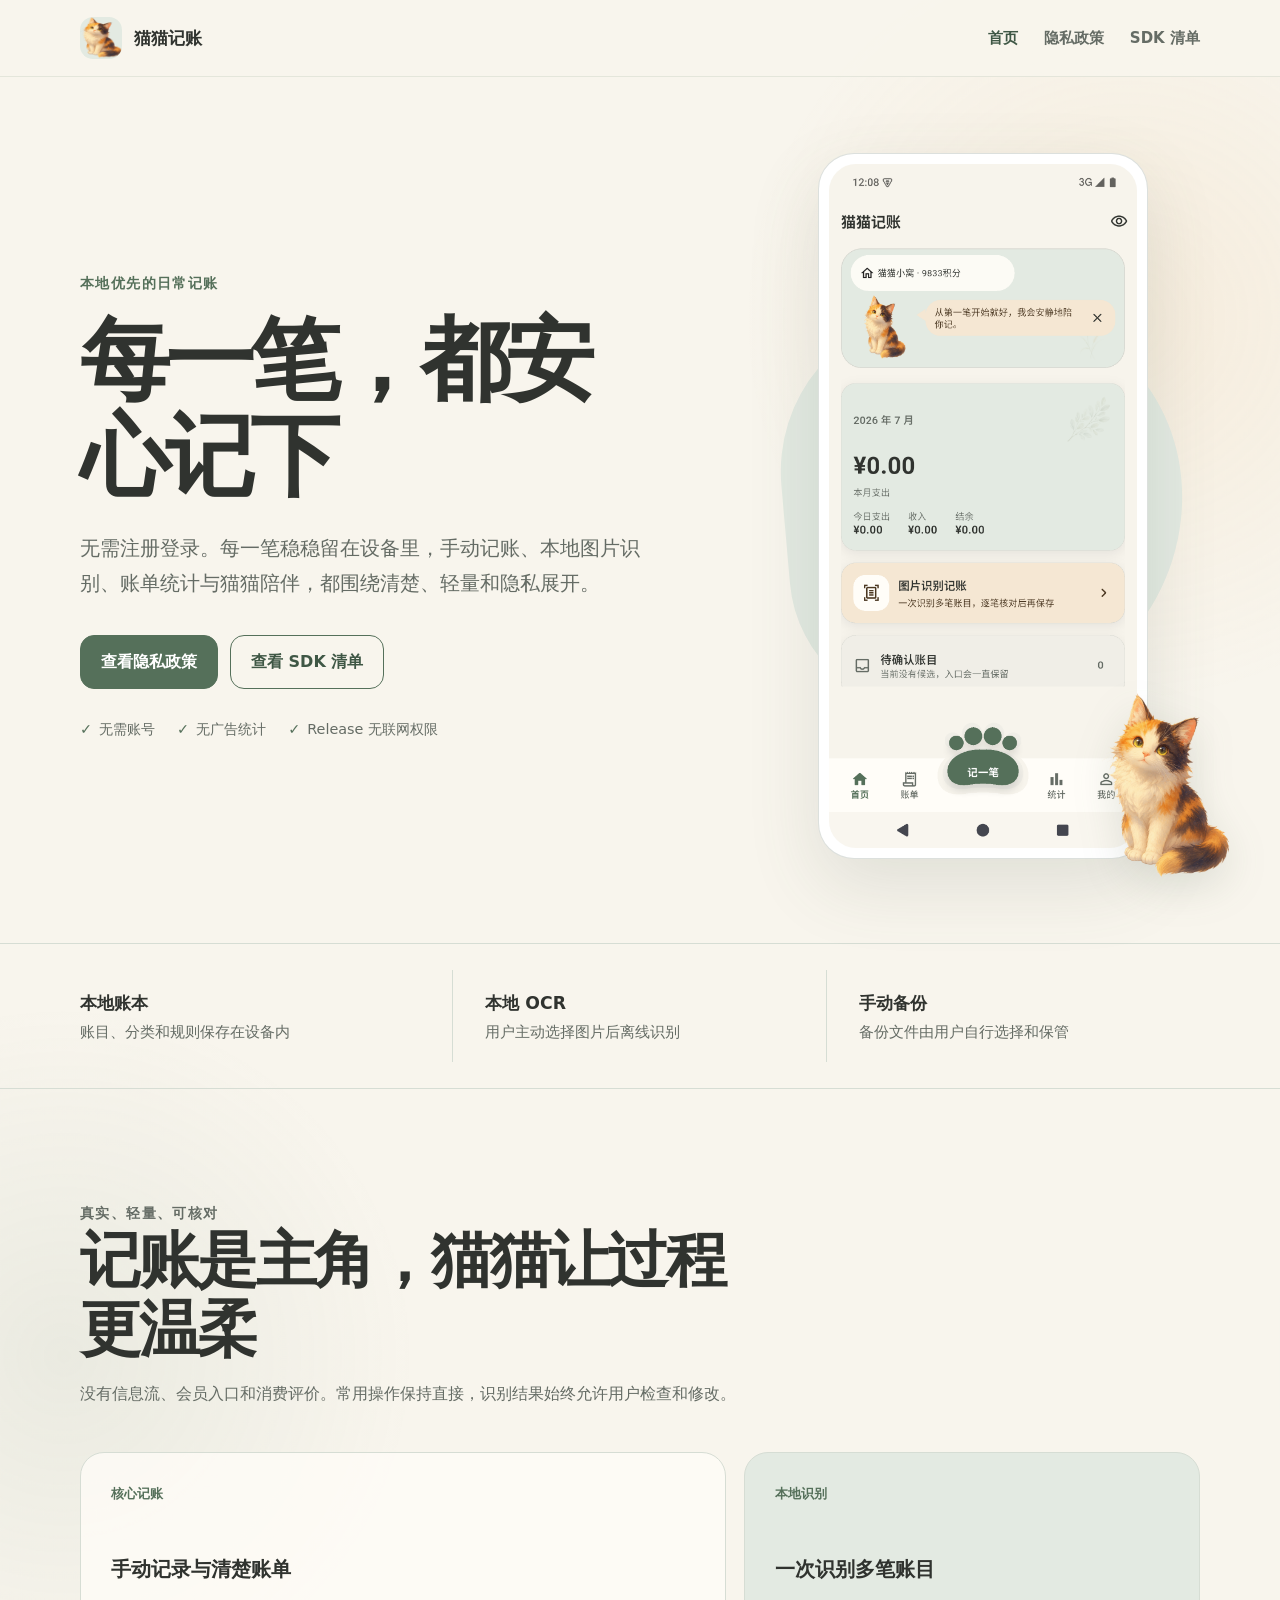
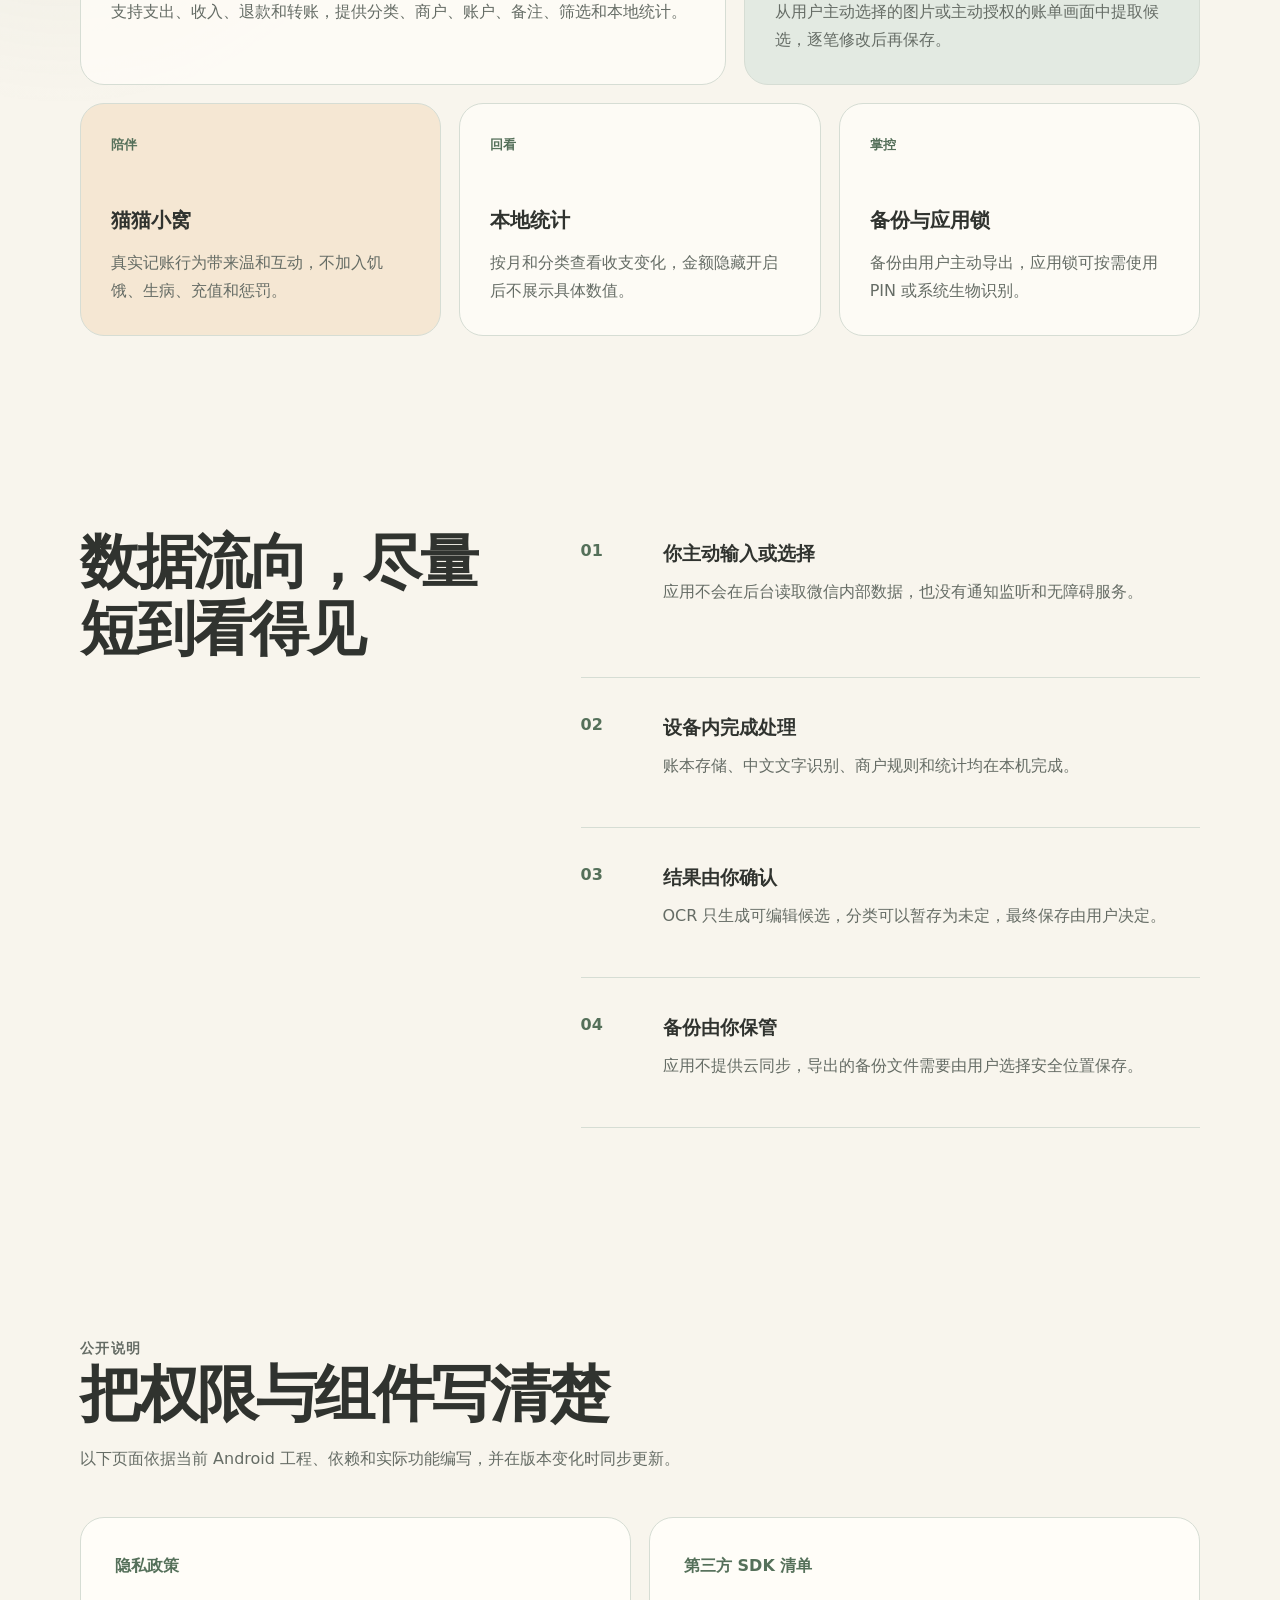
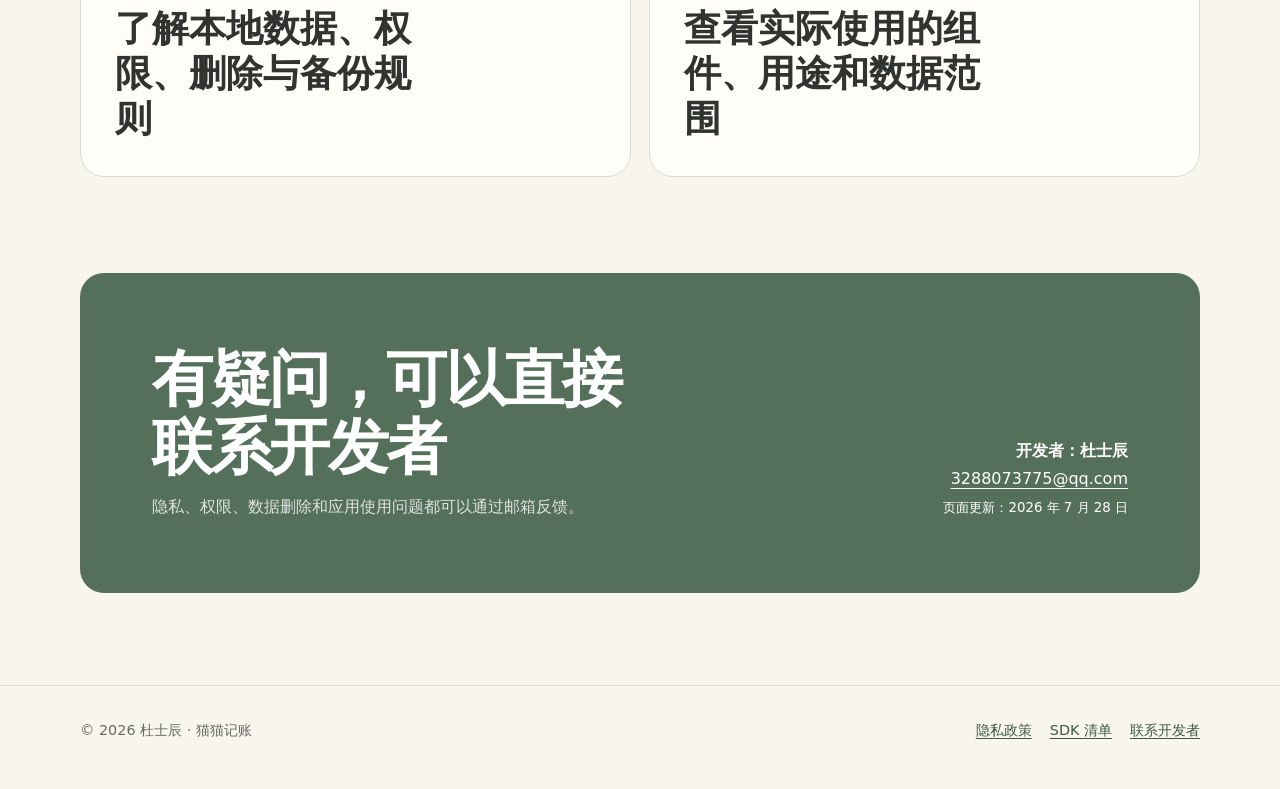
==== index.html @ 0284afe6 "发布猫猫记账官网与隐私政策" ====
<!doctype html>
<html lang="zh-CN">
  <head>
    <meta charset="utf-8">
    <meta name="viewport" content="width=device-width, initial-scale=1">
    <meta name="description" content="猫猫记账是一款无需注册、本地优先、轻量且注重隐私的 Android 日常记账应用。">
    <meta name="theme-color" content="#55705A">
    <title>猫猫记账｜本地优先的日常记账应用</title>
    <link rel="icon" href="favicon.png">
    <link rel="stylesheet" href="styles.css">
  </head>
  <body>
    <a class="skip-link" href="#main">跳到主要内容</a>
    <header class="site-header">
      <nav class="nav" aria-label="主要导航">
        <a class="brand" href="index.html" aria-current="page">
          <img src="assets/app-icon.png" alt="">
          <span>猫猫记账</span>
        </a>
        <ul class="nav-links">
          <li><a href="index.html" aria-current="page">首页</a></li>
          <li><a href="privacy.html">隐私政策</a></li>
          <li><a href="sdk.html">SDK 清单</a></li>
        </ul>
      </nav>
    </header>

    <main id="main">
      <section class="page hero">
        <div class="hero-copy">
          <p class="eyebrow">本地优先的日常记账</p>
          <h1>每一笔，都安心记下</h1>
          <p class="hero-lead">无需注册登录。每一笔稳稳留在设备里，手动记账、本地图片识别、账单统计与猫猫陪伴，都围绕清楚、轻量和隐私展开。</p>
          <div class="actions">
            <a class="button" href="privacy.html">查看隐私政策</a>
            <a class="button secondary" href="sdk.html">查看 SDK 清单</a>
          </div>
          <ul class="trust-line" aria-label="隐私特点">
            <li>无需账号</li>
            <li>无广告统计</li>
            <li>Release 无联网权限</li>
          </ul>
        </div>
        <div class="phone-stage" aria-label="猫猫记账应用首页预览">
          <figure class="phone">
            <img src="assets/app-preview.png" alt="猫猫记账首页，包含猫猫小窝、本月概览、图片识别记账和待确认账目入口">
          </figure>
          <img class="cat-friend" src="assets/cat-normal.png" alt="">
        </div>
      </section>

      <section class="fact-strip" aria-label="应用基本信息">
        <div class="page facts">
          <div class="fact">
            <strong>本地账本</strong>
            <span>账目、分类和规则保存在设备内</span>
          </div>
          <div class="fact">
            <strong>本地 OCR</strong>
            <span>用户主动选择图片后离线识别</span>
          </div>
          <div class="fact">
            <strong>手动备份</strong>
            <span>备份文件由用户自行选择和保管</span>
          </div>
        </div>
      </section>

      <section class="page section" id="features">
        <div class="section-heading">
          <p class="eyebrow">真实、轻量、可核对</p>
          <h2>记账是主角，猫猫让过程更温柔</h2>
          <p>没有信息流、会员入口和消费评价。常用操作保持直接，识别结果始终允许用户检查和修改。</p>
        </div>
        <div class="feature-grid">
          <article class="feature wide">
            <span class="feature-index">核心记账</span>
            <h3>手动记录与清楚账单</h3>
            <p>支持支出、收入、退款和转账，提供分类、商户、账户、备注、筛选和本地统计。</p>
          </article>
          <article class="feature medium">
            <span class="feature-index">本地识别</span>
            <h3>一次识别多笔账目</h3>
            <p>从用户主动选择的图片或主动授权的账单画面中提取候选，逐笔修改后再保存。</p>
          </article>
          <article class="feature accent">
            <span class="feature-index">陪伴</span>
            <h3>猫猫小窝</h3>
            <p>真实记账行为带来温和互动，不加入饥饿、生病、充值和惩罚。</p>
          </article>
          <article class="feature">
            <span class="feature-index">回看</span>
            <h3>本地统计</h3>
            <p>按月和分类查看收支变化，金额隐藏开启后不展示具体数值。</p>
          </article>
          <article class="feature">
            <span class="feature-index">掌控</span>
            <h3>备份与应用锁</h3>
            <p>备份由用户主动导出，应用锁可按需使用 PIN 或系统生物识别。</p>
          </article>
        </div>
      </section>

      <section class="page section privacy-flow" id="privacy">
        <h2>数据流向，尽量短到看得见</h2>
        <ol class="flow-list">
          <li>
            <strong>你主动输入或选择</strong>
            <p>应用不会在后台读取微信内部数据，也没有通知监听和无障碍服务。</p>
          </li>
          <li>
            <strong>设备内完成处理</strong>
            <p>账本存储、中文文字识别、商户规则和统计均在本机完成。</p>
          </li>
          <li>
            <strong>结果由你确认</strong>
            <p>OCR 只生成可编辑候选，分类可以暂存为未定，最终保存由用户决定。</p>
          </li>
          <li>
            <strong>备份由你保管</strong>
            <p>应用不提供云同步，导出的备份文件需要由用户选择安全位置保存。</p>
          </li>
        </ol>
      </section>

      <section class="page section" id="public-notes">
        <div class="section-heading">
          <p class="eyebrow">公开说明</p>
          <h2>把权限与组件写清楚</h2>
          <p>以下页面依据当前 Android 工程、依赖和实际功能编写，并在版本变化时同步更新。</p>
        </div>
        <div class="public-notes">
          <a class="note-link" href="privacy.html">
            <span>隐私政策</span>
            <h3>了解本地数据、权限、删除与备份规则</h3>
          </a>
          <a class="note-link" href="sdk.html">
            <span>第三方 SDK 清单</span>
            <h3>查看实际使用的组件、用途和数据范围</h3>
          </a>
        </div>
      </section>

      <section class="page contact-band" id="contact">
        <div>
          <h2>有疑问，可以直接联系开发者</h2>
          <p>隐私、权限、数据删除和应用使用问题都可以通过邮箱反馈。</p>
        </div>
        <div class="contact-meta">
          <strong>开发者：杜士辰</strong><br>
          <a href="mailto:3288073775@qq.com">3288073775@qq.com</a><br>
          <small>页面更新：2026 年 7 月 28 日</small>
        </div>
      </section>
    </main>

    <footer class="site-footer">
      <div class="footer-inner">
        <span>© 2026 杜士辰 · 猫猫记账</span>
        <div class="footer-links">
          <a href="privacy.html">隐私政策</a>
          <a href="sdk.html">SDK 清单</a>
          <a href="mailto:3288073775@qq.com">联系开发者</a>
        </div>
      </div>
    </footer>
  </body>
</html>
---- styles.css ----
:root {
  color-scheme: light;
  --canvas: #f8f5ed;
  --surface: #fffdf8;
  --surface-soft: #eef2eb;
  --primary: #55705a;
  --primary-deep: #3f5745;
  --primary-container: #e3eae2;
  --accent: #e4ae69;
  --accent-soft: #f5e7d3;
  --ink: #30332f;
  --muted: #656c65;
  --outline: #d6ddd4;
  --shadow: rgb(75 91 77 / 0.14);
  --radius-card: 24px;
  --radius-control: 14px;
  --page: min(1120px, calc(100% - 40px));
}

* {
  box-sizing: border-box;
}

html {
  scroll-behavior: smooth;
  background: var(--canvas);
}

body {
  min-width: 320px;
  margin: 0;
  color: var(--ink);
  background:
    radial-gradient(circle at 88% 8%, rgb(228 174 105 / 0.13), transparent 24rem),
    radial-gradient(circle at 5% 34%, rgb(111 138 114 / 0.1), transparent 22rem),
    var(--canvas);
  font-family:
    "Noto Sans CJK SC",
    "Microsoft YaHei",
    "PingFang SC",
    system-ui,
    sans-serif;
  font-size: 16px;
  line-height: 1.75;
  text-rendering: optimizeLegibility;
}

img {
  display: block;
  max-width: 100%;
}

a {
  color: var(--primary-deep);
  text-decoration-thickness: 1px;
  text-underline-offset: 0.22em;
}

a:focus-visible,
button:focus-visible,
summary:focus-visible {
  outline: 3px solid rgb(85 112 90 / 0.32);
  outline-offset: 4px;
}

.skip-link {
  position: fixed;
  top: 10px;
  left: 10px;
  z-index: 100;
  padding: 10px 16px;
  color: #fff;
  background: var(--primary-deep);
  border-radius: 10px;
  transform: translateY(-160%);
}

.skip-link:focus {
  transform: translateY(0);
}

.site-header {
  position: relative;
  z-index: 10;
  border-bottom: 1px solid rgb(85 112 90 / 0.12);
  background: rgb(248 245 237 / 0.9);
}

.nav {
  width: var(--page);
  min-height: 76px;
  margin: 0 auto;
  display: flex;
  align-items: center;
  justify-content: space-between;
  gap: 24px;
}

.brand {
  display: inline-flex;
  align-items: center;
  gap: 12px;
  color: var(--ink);
  font-size: 1.08rem;
  font-weight: 760;
  text-decoration: none;
  white-space: nowrap;
}

.brand img {
  width: 42px;
  height: 42px;
  border-radius: 13px;
  background: var(--primary-container);
}

.nav-links {
  display: flex;
  align-items: center;
  gap: 26px;
  margin: 0;
  padding: 0;
  list-style: none;
}

.nav-links a {
  color: var(--muted);
  font-size: 0.94rem;
  font-weight: 650;
  text-decoration: none;
  white-space: nowrap;
}

.nav-links a[aria-current="page"],
.nav-links a:hover {
  color: var(--primary-deep);
}

.page {
  width: var(--page);
  margin: 0 auto;
}

.hero {
  min-height: 690px;
  padding: 76px 0 84px;
  display: grid;
  grid-template-columns: minmax(0, 1.05fr) minmax(340px, 0.78fr);
  align-items: center;
  gap: clamp(54px, 8vw, 108px);
}

.hero-copy {
  max-width: 660px;
}

.eyebrow {
  margin: 0 0 18px;
  color: var(--primary);
  font-size: 0.86rem;
  font-weight: 760;
  letter-spacing: 0.1em;
}

h1,
h2,
h3,
p {
  overflow-wrap: anywhere;
}

h1 {
  max-width: 11ch;
  margin: 0;
  font-size: clamp(3rem, 7vw, 5.7rem);
  line-height: 1.07;
  letter-spacing: -0.055em;
}

.hero-lead {
  max-width: 35rem;
  margin: 28px 0 0;
  color: var(--muted);
  font-size: clamp(1.05rem, 2vw, 1.22rem);
}

.actions {
  display: flex;
  flex-wrap: wrap;
  gap: 12px;
  margin-top: 34px;
}

.button {
  min-height: 50px;
  padding: 12px 20px;
  display: inline-flex;
  align-items: center;
  justify-content: center;
  border: 1px solid var(--primary);
  border-radius: var(--radius-control);
  color: #fff;
  background: var(--primary);
  font-weight: 720;
  text-decoration: none;
  transition: transform 120ms ease, background-color 120ms ease;
}

.button:hover {
  background: var(--primary-deep);
}

.button:active {
  transform: translateY(1px);
}

.button.secondary {
  color: var(--primary-deep);
  background: transparent;
}

.button.secondary:hover {
  background: var(--primary-container);
}

.trust-line {
  margin: 28px 0 0;
  padding: 0;
  display: flex;
  flex-wrap: wrap;
  gap: 8px 22px;
  color: var(--muted);
  font-size: 0.9rem;
  list-style: none;
}

.trust-line li::before {
  content: "✓";
  margin-right: 7px;
  color: var(--primary);
  font-weight: 800;
}

.phone-stage {
  position: relative;
  display: grid;
  place-items: center;
}

.phone-stage::before {
  content: "";
  position: absolute;
  width: 92%;
  aspect-ratio: 1;
  border-radius: 46% 54% 60% 40%;
  background: var(--primary-container);
  transform: rotate(-5deg);
}

.phone {
  position: relative;
  width: min(330px, 82vw);
  margin: 0;
  padding: 10px;
  border: 1px solid rgb(63 87 69 / 0.18);
  border-radius: 36px;
  background: #fff;
  box-shadow: 0 26px 72px var(--shadow);
}

.phone img {
  width: 100%;
  border-radius: 27px;
}

.cat-friend {
  position: absolute;
  right: -30px;
  bottom: -24px;
  width: 128px;
  filter: drop-shadow(0 14px 20px rgb(75 91 77 / 0.15));
}

.fact-strip {
  padding: 26px 0;
  border-block: 1px solid var(--outline);
}

.facts {
  display: grid;
  grid-template-columns: repeat(3, 1fr);
}

.fact {
  min-height: 92px;
  padding: 8px 32px;
  display: flex;
  flex-direction: column;
  justify-content: center;
  border-right: 1px solid var(--outline);
}

.fact:first-child {
  padding-left: 0;
}

.fact:last-child {
  padding-right: 0;
  border-right: 0;
}

.fact strong {
  font-size: 1.08rem;
}

.fact span {
  color: var(--muted);
  font-size: 0.92rem;
}

.section {
  padding: 96px 0;
}

.section-heading {
  max-width: 660px;
  margin-bottom: 44px;
}

.section-heading h2,
.policy-header h1 {
  margin: 0;
  font-size: clamp(2.1rem, 5vw, 3.8rem);
  line-height: 1.14;
  letter-spacing: -0.04em;
}

.section-heading p,
.policy-header p {
  margin: 16px 0 0;
  color: var(--muted);
}

.feature-grid {
  display: grid;
  grid-template-columns: repeat(12, 1fr);
  gap: 18px;
}

.feature {
  grid-column: span 4;
  min-height: 230px;
  padding: 30px;
  border: 1px solid var(--outline);
  border-radius: var(--radius-card);
  background: rgb(255 253 248 / 0.78);
}

.feature.wide {
  grid-column: span 7;
}

.feature.medium {
  grid-column: span 5;
  background: var(--primary-container);
}

.feature.accent {
  background: var(--accent-soft);
}

.feature-index {
  display: block;
  margin-bottom: 46px;
  color: var(--primary);
  font-size: 0.82rem;
  font-weight: 760;
}

.feature h3 {
  margin: 0;
  font-size: 1.28rem;
}

.feature p {
  margin: 10px 0 0;
  color: var(--muted);
}

.privacy-flow {
  display: grid;
  grid-template-columns: 0.82fr 1.18fr;
  gap: 70px;
  align-items: start;
}

.privacy-flow h2 {
  position: sticky;
  top: 32px;
  margin: 0;
  font-size: clamp(2.1rem, 5vw, 3.7rem);
  line-height: 1.14;
  letter-spacing: -0.04em;
}

.flow-list {
  margin: 0;
  padding: 0;
  list-style: none;
  counter-reset: local-flow;
}

.flow-list li {
  position: relative;
  min-height: 150px;
  padding: 10px 0 34px 82px;
  border-bottom: 1px solid var(--outline);
  counter-increment: local-flow;
}

.flow-list li + li {
  padding-top: 34px;
}

.flow-list li::before {
  content: counter(local-flow, decimal-leading-zero);
  position: absolute;
  left: 0;
  top: 9px;
  color: var(--primary);
  font-weight: 800;
}

.flow-list li + li::before {
  top: 33px;
}

.flow-list strong {
  display: block;
  margin-bottom: 8px;
  font-size: 1.16rem;
}

.flow-list p {
  margin: 0;
  color: var(--muted);
}

.public-notes {
  display: grid;
  grid-template-columns: 1fr 1fr;
  gap: 18px;
}

.note-link {
  min-height: 260px;
  padding: 34px;
  display: flex;
  flex-direction: column;
  justify-content: space-between;
  border: 1px solid var(--outline);
  border-radius: var(--radius-card);
  color: var(--ink);
  background: var(--surface);
  text-decoration: none;
}

.note-link:hover {
  border-color: var(--primary);
}

.note-link span {
  color: var(--primary);
  font-weight: 760;
}

.note-link h3 {
  max-width: 12ch;
  margin: 0;
  font-size: clamp(1.6rem, 3vw, 2.3rem);
  line-height: 1.22;
}

.contact-band {
  margin-bottom: 92px;
  padding: clamp(36px, 7vw, 72px);
  display: grid;
  grid-template-columns: 1.2fr 0.8fr;
  gap: 34px;
  align-items: end;
  border-radius: var(--radius-card);
  background: var(--primary);
  color: #fff;
}

.contact-band h2 {
  max-width: 12ch;
  margin: 0;
  font-size: clamp(2rem, 5vw, 3.8rem);
  line-height: 1.12;
  letter-spacing: -0.04em;
}

.contact-band p {
  margin: 12px 0 0;
  color: rgb(255 255 255 / 0.8);
}

.contact-band a {
  color: #fff;
}

.contact-meta {
  justify-self: end;
  text-align: right;
}

.site-footer {
  padding: 32px 0 46px;
  border-top: 1px solid var(--outline);
  color: var(--muted);
  font-size: 0.9rem;
}

.footer-inner {
  width: var(--page);
  margin: 0 auto;
  display: flex;
  justify-content: space-between;
  gap: 24px;
}

.footer-links {
  display: flex;
  flex-wrap: wrap;
  gap: 18px;
}

.policy-main {
  padding: 76px 0 100px;
}

.policy-header {
  max-width: 820px;
  padding-bottom: 52px;
  border-bottom: 1px solid var(--outline);
}

.policy-meta {
  margin-top: 24px;
  display: flex;
  flex-wrap: wrap;
  gap: 8px 24px;
  color: var(--muted);
  font-size: 0.9rem;
}

.policy-layout {
  margin-top: 54px;
  display: grid;
  grid-template-columns: 240px minmax(0, 720px);
  gap: 70px;
  justify-content: space-between;
  align-items: start;
}

.toc {
  position: sticky;
  top: 28px;
}

.toc strong {
  display: block;
  margin-bottom: 12px;
}

.toc ol {
  margin: 0;
  padding-left: 20px;
  color: var(--muted);
}

.toc a {
  color: inherit;
  text-decoration: none;
}

.toc a:hover {
  color: var(--primary-deep);
}

.policy-content section {
  padding: 0 0 42px;
}

.policy-content section + section {
  padding-top: 42px;
  border-top: 1px solid var(--outline);
}

.policy-content h2 {
  margin: 0 0 16px;
  font-size: 1.55rem;
  line-height: 1.35;
}

.policy-content h3 {
  margin: 26px 0 8px;
  font-size: 1.08rem;
}

.policy-content p,
.policy-content li {
  color: var(--muted);
}

.policy-content ul,
.policy-content ol {
  padding-left: 1.3rem;
}

.policy-content strong {
  color: var(--ink);
}

.notice {
  padding: 22px 24px;
  border-left: 4px solid var(--primary);
  border-radius: 0 var(--radius-control) var(--radius-control) 0;
  background: var(--primary-container);
}

.sdk-list {
  display: grid;
  gap: 12px;
}

.sdk-item {
  border: 1px solid var(--outline);
  border-radius: var(--radius-control);
  background: var(--surface);
}

.sdk-item summary {
  min-height: 66px;
  padding: 18px 22px;
  display: flex;
  align-items: center;
  justify-content: space-between;
  gap: 18px;
  color: var(--ink);
  cursor: pointer;
  font-weight: 760;
  list-style: none;
}

.sdk-item summary::-webkit-details-marker {
  display: none;
}

.sdk-item summary::after {
  content: "+";
  flex: 0 0 auto;
  color: var(--primary);
  font-size: 1.35rem;
}

.sdk-item[open] summary::after {
  content: "−";
}

.sdk-body {
  padding: 0 22px 22px;
  color: var(--muted);
}

.sdk-body dl {
  margin: 0;
  display: grid;
  grid-template-columns: 8rem 1fr;
  gap: 8px 18px;
}

.sdk-body dt {
  color: var(--ink);
  font-weight: 680;
}

.sdk-body dd {
  margin: 0;
}

@media (max-width: 860px) {
  :root {
    --page: min(100% - 32px, 720px);
  }

  .hero {
    min-height: auto;
    padding-top: 58px;
    grid-template-columns: 1fr;
    gap: 64px;
  }

  .hero-copy {
    max-width: 620px;
  }

  .phone-stage {
    width: min(420px, 100%);
    margin: 0 auto;
  }

  .feature,
  .feature.wide,
  .feature.medium {
    grid-column: span 6;
  }

  .privacy-flow,
  .contact-band {
    grid-template-columns: 1fr;
  }

  .privacy-flow {
    gap: 36px;
  }

  .privacy-flow h2 {
    position: static;
  }

  .contact-meta {
    justify-self: start;
    text-align: left;
  }

  .policy-layout {
    grid-template-columns: 1fr;
    gap: 34px;
  }

  .toc {
    position: static;
    padding: 22px;
    border-radius: var(--radius-control);
    background: var(--primary-container);
  }
}

@media (max-width: 640px) {
  :root {
    --page: calc(100% - 28px);
    --radius-card: 20px;
  }

  .nav {
    min-height: 68px;
  }

  .brand span {
    display: none;
  }

  .nav-links {
    width: 100%;
    justify-content: flex-end;
    gap: 16px;
  }

  .nav-links a {
    font-size: 0.86rem;
  }

  .hero {
    padding: 50px 0 68px;
  }

  h1 {
    max-width: 9ch;
    font-size: clamp(2.65rem, 15vw, 4.3rem);
  }

  .actions {
    display: grid;
    grid-template-columns: 1fr;
  }

  .button {
    width: 100%;
  }

  .cat-friend {
    right: -8px;
    width: 102px;
  }

  .fact-strip {
    padding: 10px 0;
  }

  .facts {
    grid-template-columns: 1fr;
  }

  .fact,
  .fact:first-child,
  .fact:last-child {
    min-height: 78px;
    padding: 18px 0;
    border-right: 0;
    border-bottom: 1px solid var(--outline);
  }

  .fact:last-child {
    border-bottom: 0;
  }

  .section {
    padding: 70px 0;
  }

  .feature-grid {
    grid-template-columns: 1fr;
  }

  .feature,
  .feature.wide,
  .feature.medium {
    grid-column: auto;
    min-height: 210px;
  }

  .public-notes {
    grid-template-columns: 1fr;
  }

  .note-link {
    min-height: 220px;
  }

  .flow-list li {
    padding-left: 54px;
  }

  .footer-inner {
    flex-direction: column;
  }

  .policy-main {
    padding-top: 54px;
  }

  .policy-meta {
    display: grid;
  }

  .sdk-body dl {
    grid-template-columns: 1fr;
  }

  .sdk-body dd + dt {
    margin-top: 8px;
  }
}

@media (prefers-reduced-motion: reduce) {
  html {
    scroll-behavior: auto;
  }

  .button {
    transition: none;
  }
}
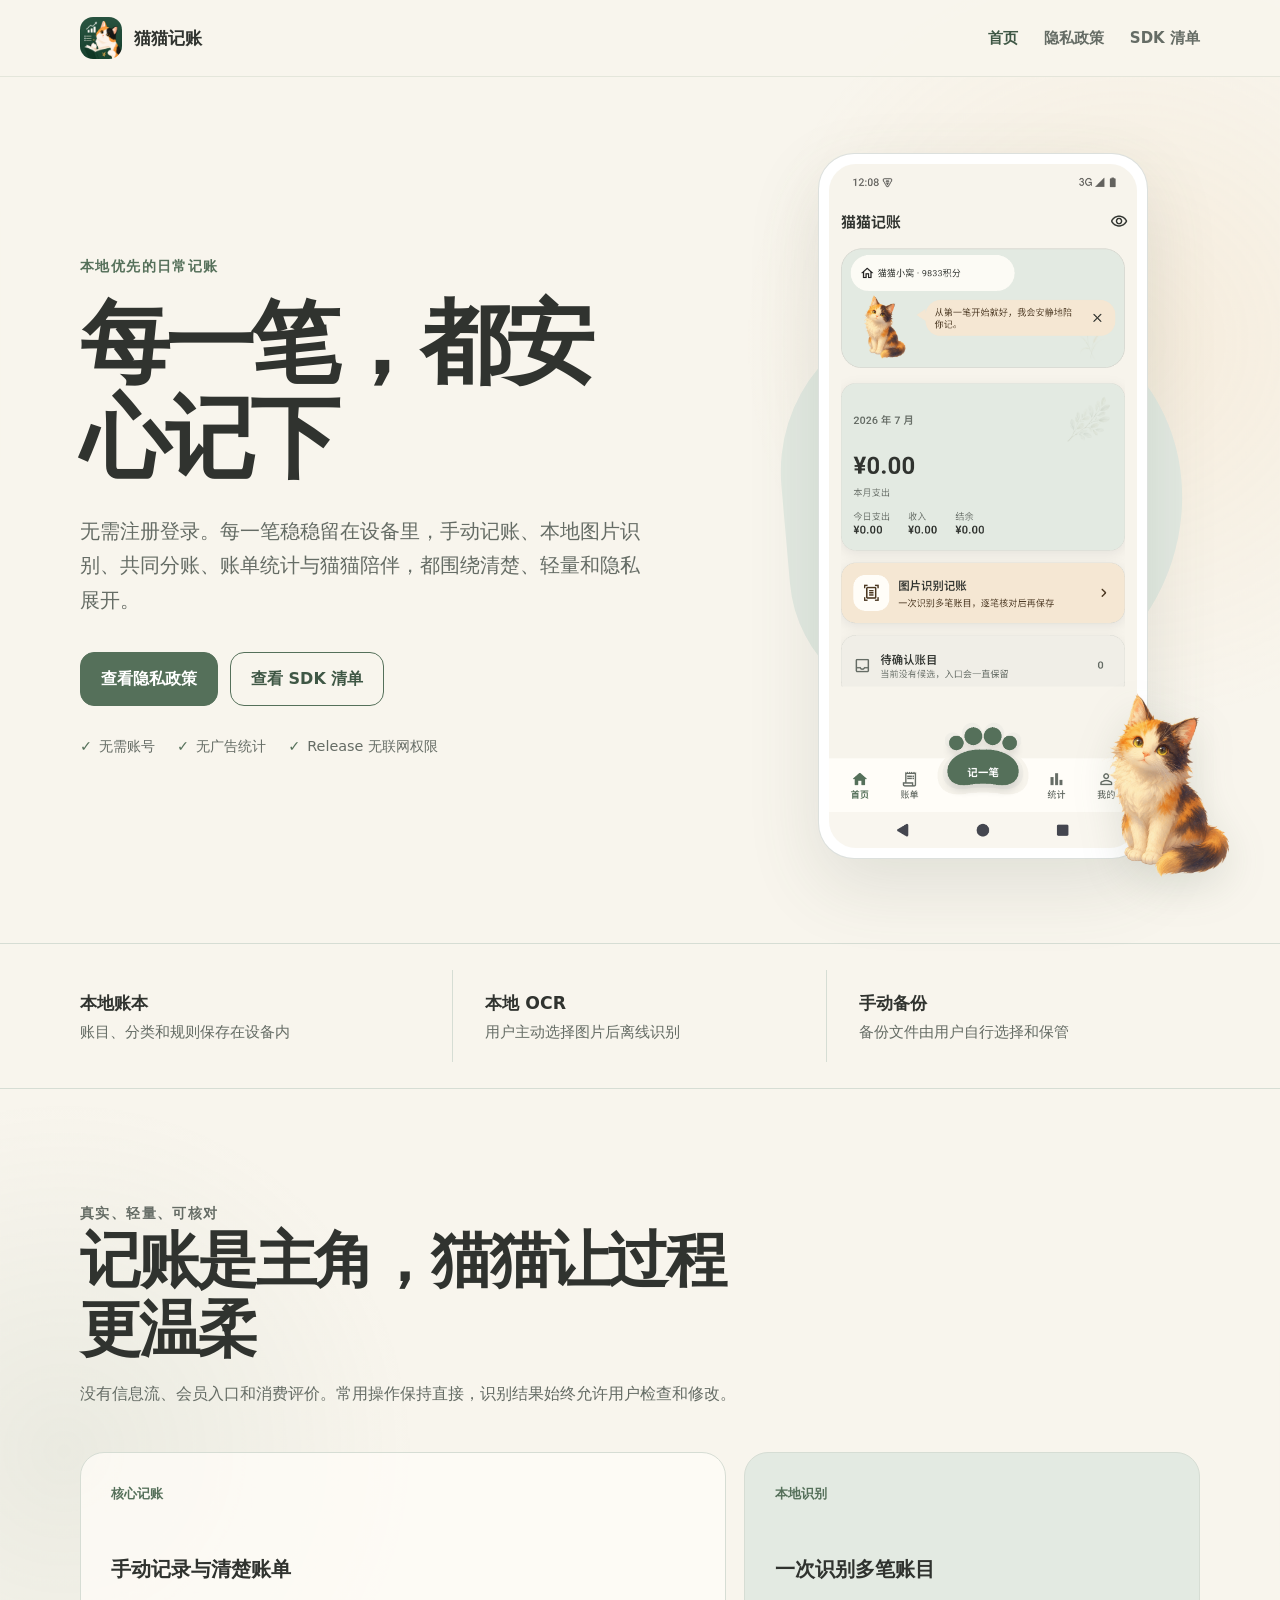
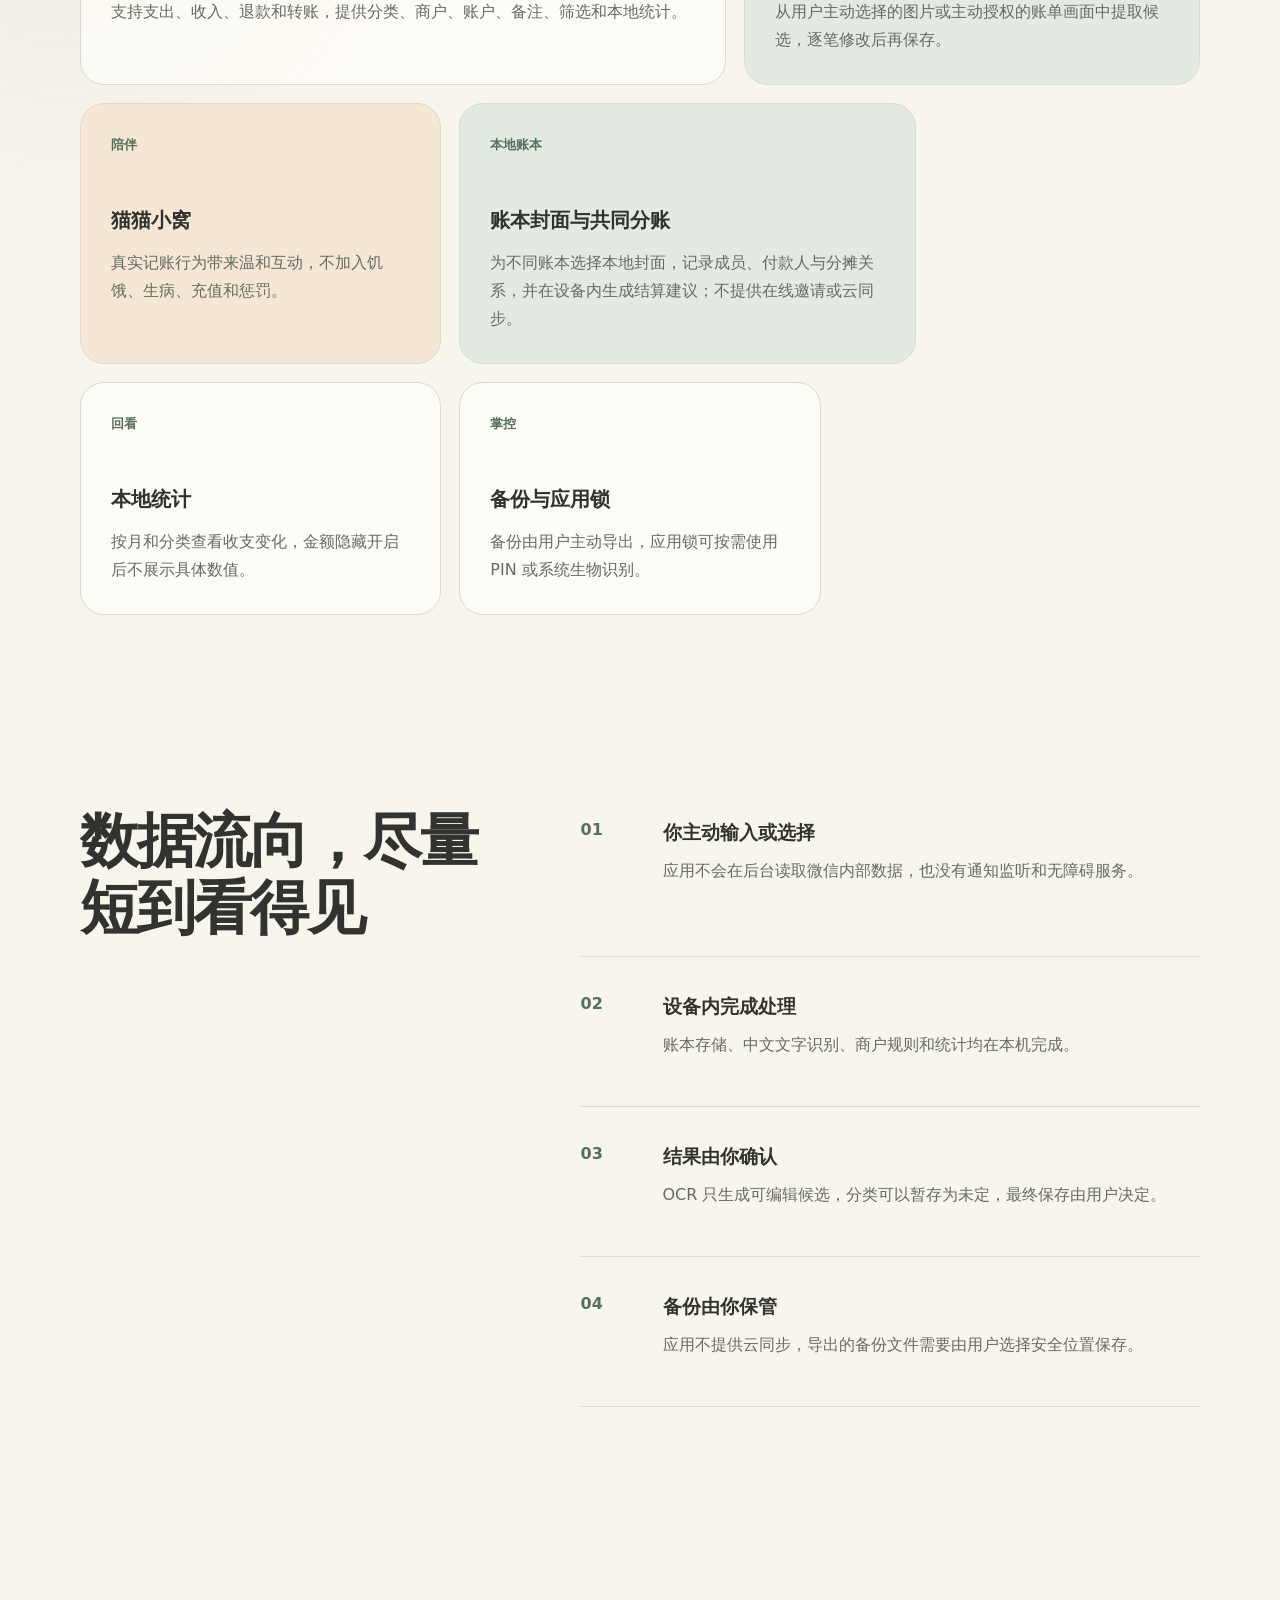
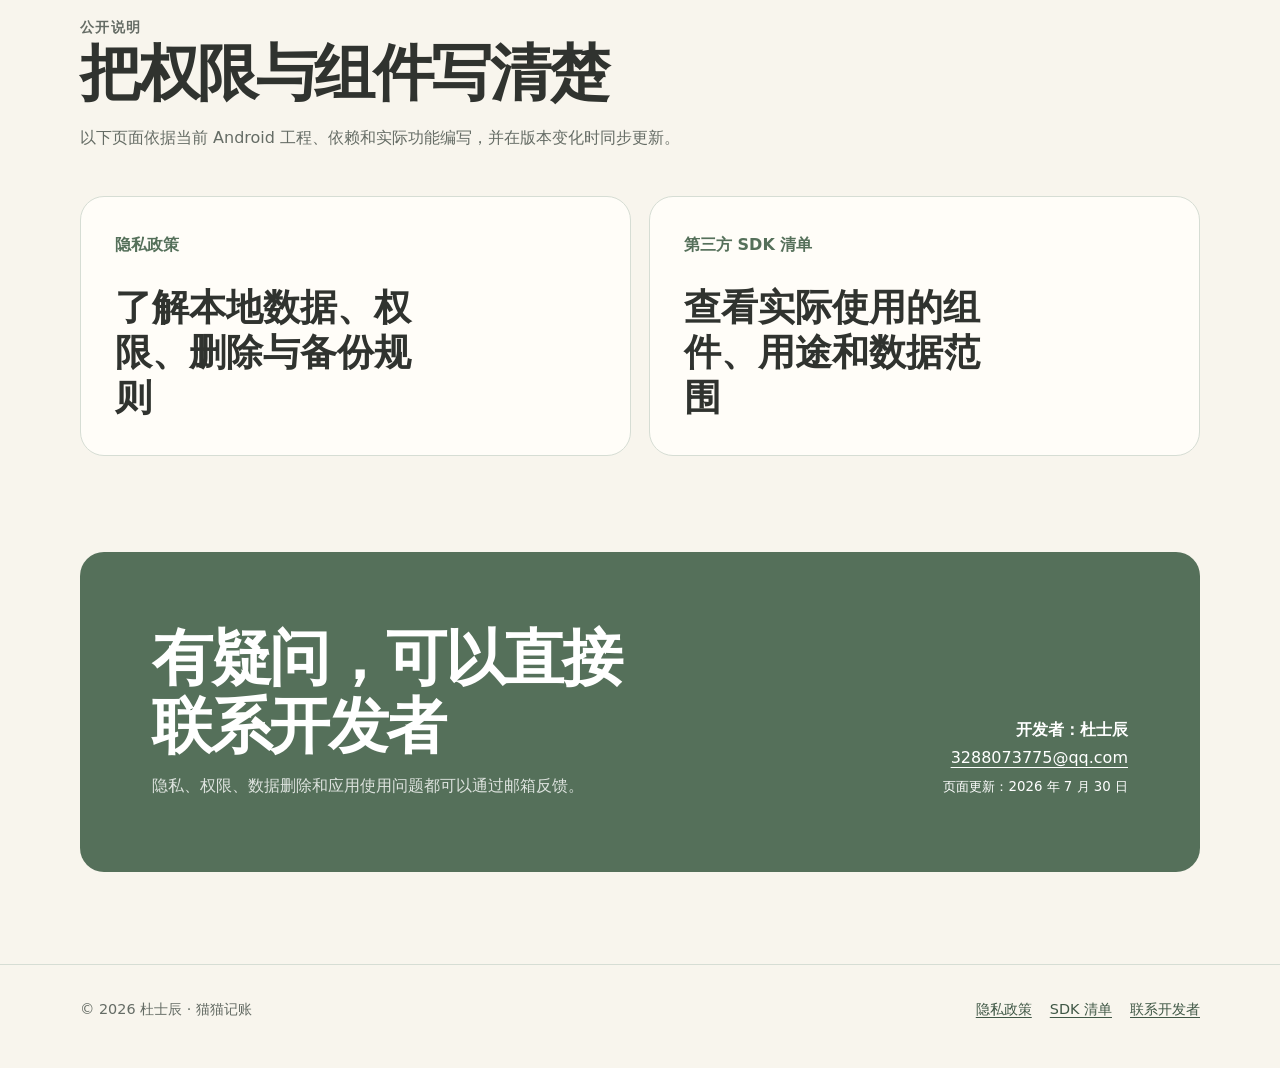
==== commit c44e8078: "sync shared ledger privacy disclosures" ====
--- a/index.html
+++ b/index.html
@@ -3,7 +3,7 @@
   <head>
     <meta charset="utf-8">
     <meta name="viewport" content="width=device-width, initial-scale=1">
-    <meta name="description" content="猫猫记账是一款无需注册、本地优先、轻量且注重隐私的 Android 日常记账应用。">
+    <meta name="description" content="猫猫记账是一款无需注册、本地优先、支持图片识别、共同分账和猫猫陪伴的 Android 日常记账应用。">
     <meta name="theme-color" content="#55705A">
     <title>猫猫记账｜本地优先的日常记账应用</title>
     <link rel="icon" href="favicon.png">
@@ -30,7 +30,7 @@
         <div class="hero-copy">
           <p class="eyebrow">本地优先的日常记账</p>
           <h1>每一笔，都安心记下</h1>
-          <p class="hero-lead">无需注册登录。每一笔稳稳留在设备里，手动记账、本地图片识别、账单统计与猫猫陪伴，都围绕清楚、轻量和隐私展开。</p>
+          <p class="hero-lead">无需注册登录。每一笔稳稳留在设备里，手动记账、本地图片识别、共同分账、账单统计与猫猫陪伴，都围绕清楚、轻量和隐私展开。</p>
           <div class="actions">
             <a class="button" href="privacy.html">查看隐私政策</a>
             <a class="button secondary" href="sdk.html">查看 SDK 清单</a>
@@ -87,6 +87,11 @@
             <span class="feature-index">陪伴</span>
             <h3>猫猫小窝</h3>
             <p>真实记账行为带来温和互动，不加入饥饿、生病、充值和惩罚。</p>
+          </article>
+          <article class="feature medium">
+            <span class="feature-index">本地账本</span>
+            <h3>账本封面与共同分账</h3>
+            <p>为不同账本选择本地封面，记录成员、付款人与分摊关系，并在设备内生成结算建议；不提供在线邀请或云同步。</p>
           </article>
           <article class="feature">
             <span class="feature-index">回看</span>
@@ -149,7 +154,7 @@
         <div class="contact-meta">
           <strong>开发者：杜士辰</strong><br>
           <a href="mailto:3288073775@qq.com">3288073775@qq.com</a><br>
-          <small>页面更新：2026 年 7 月 28 日</small>
+          <small>页面更新：2026 年 7 月 30 日</small>
         </div>
       </section>
     </main>
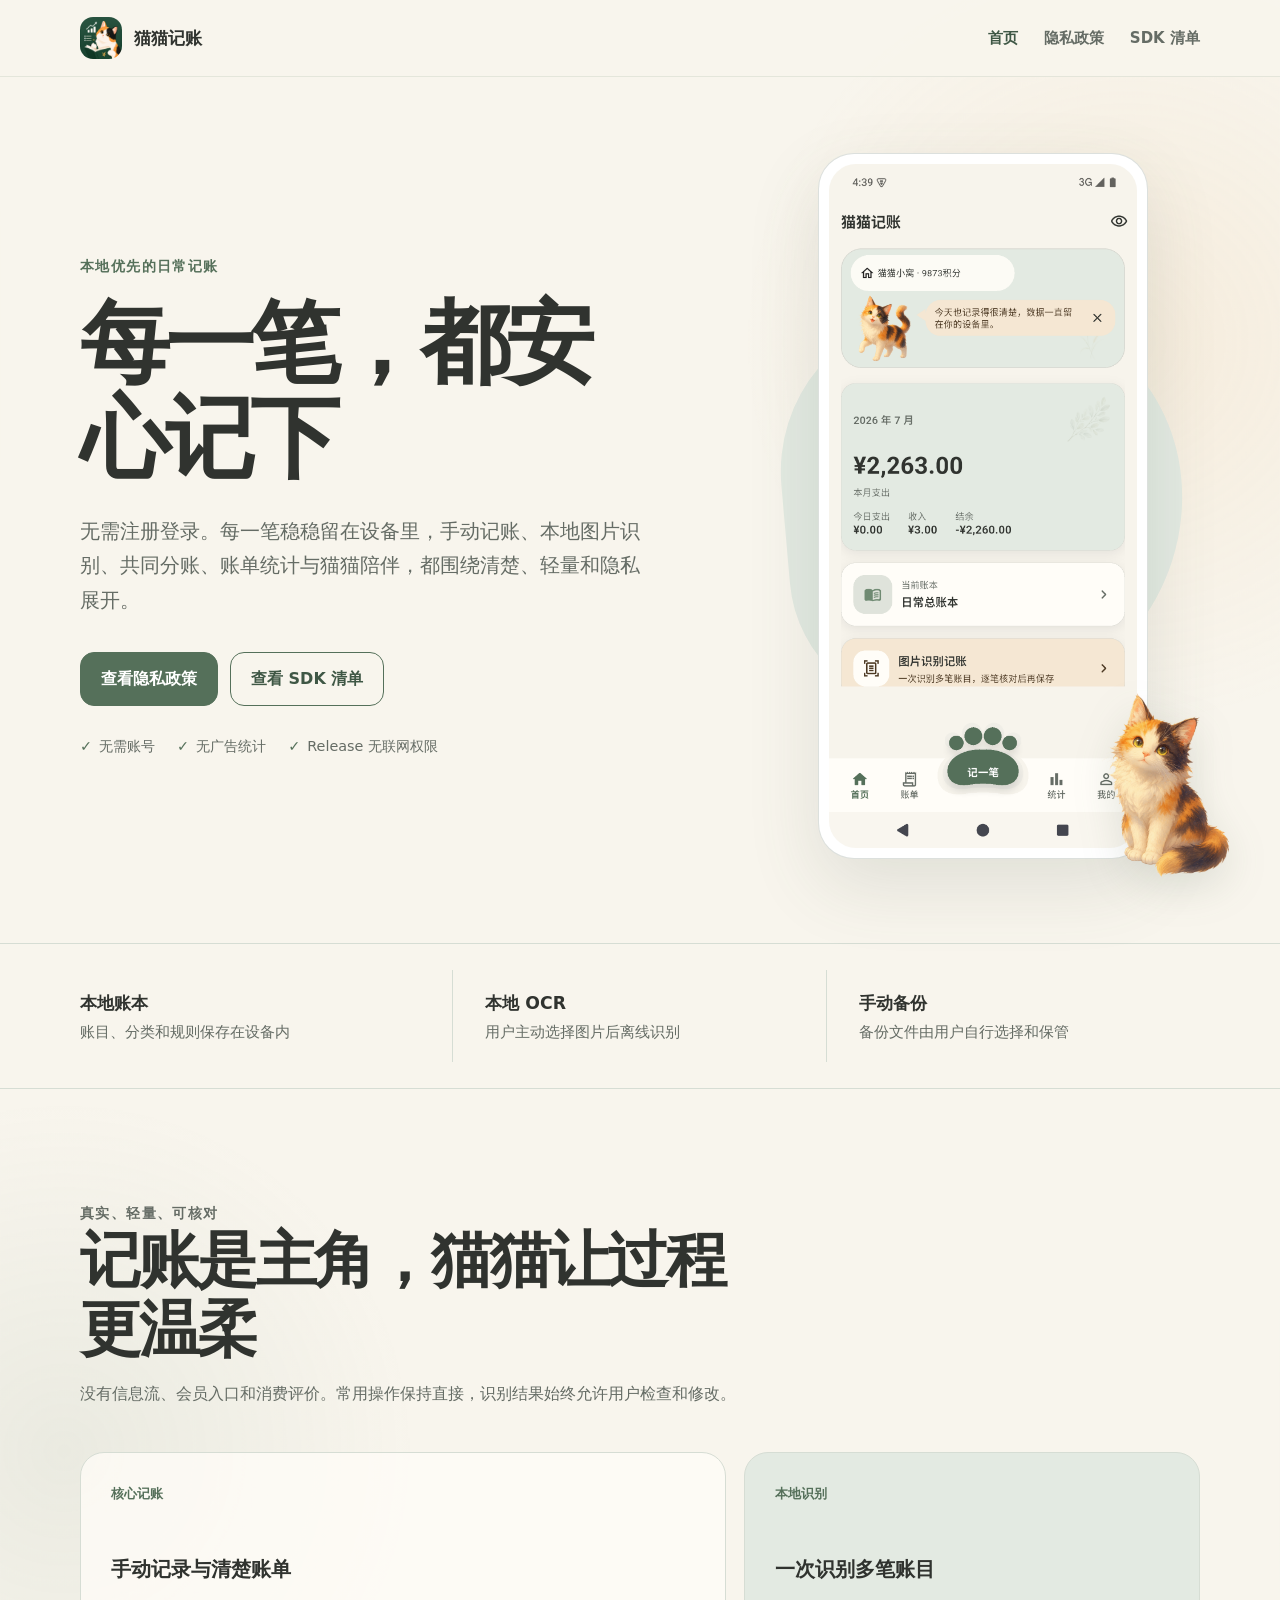
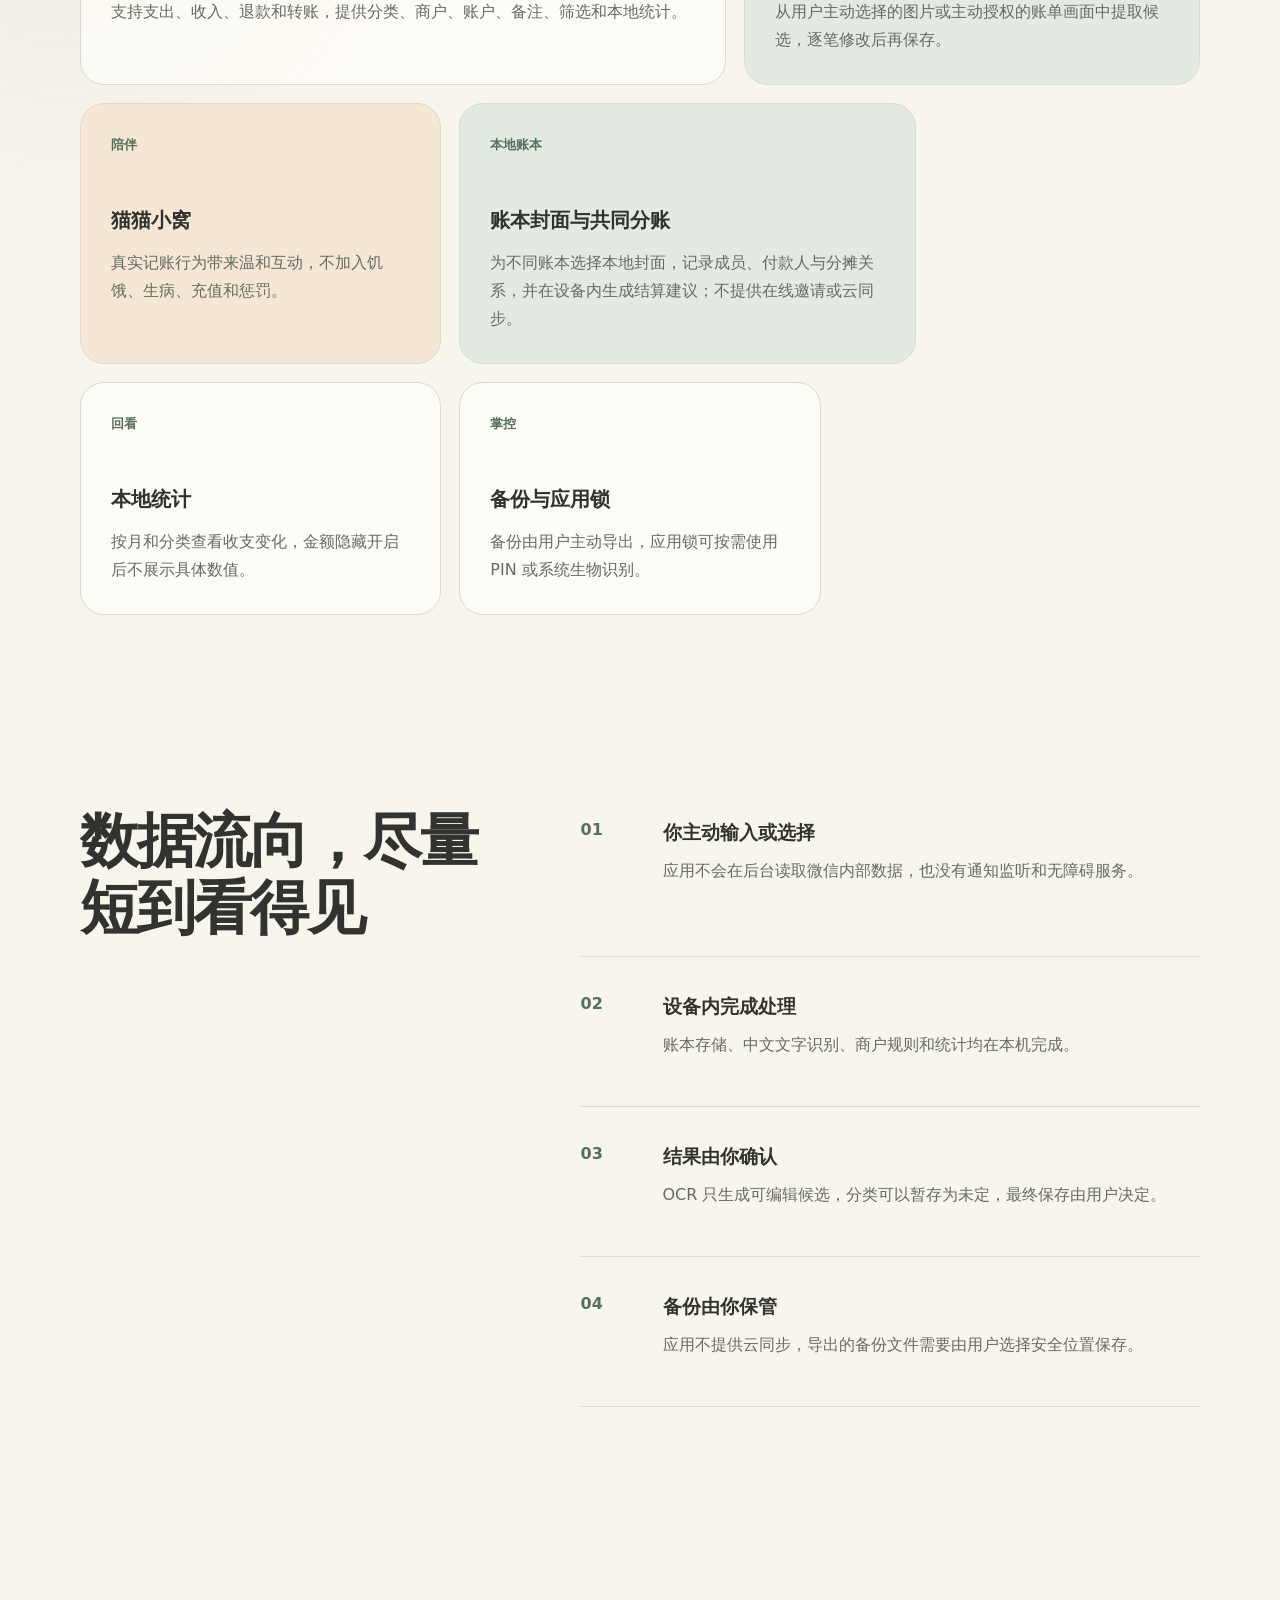
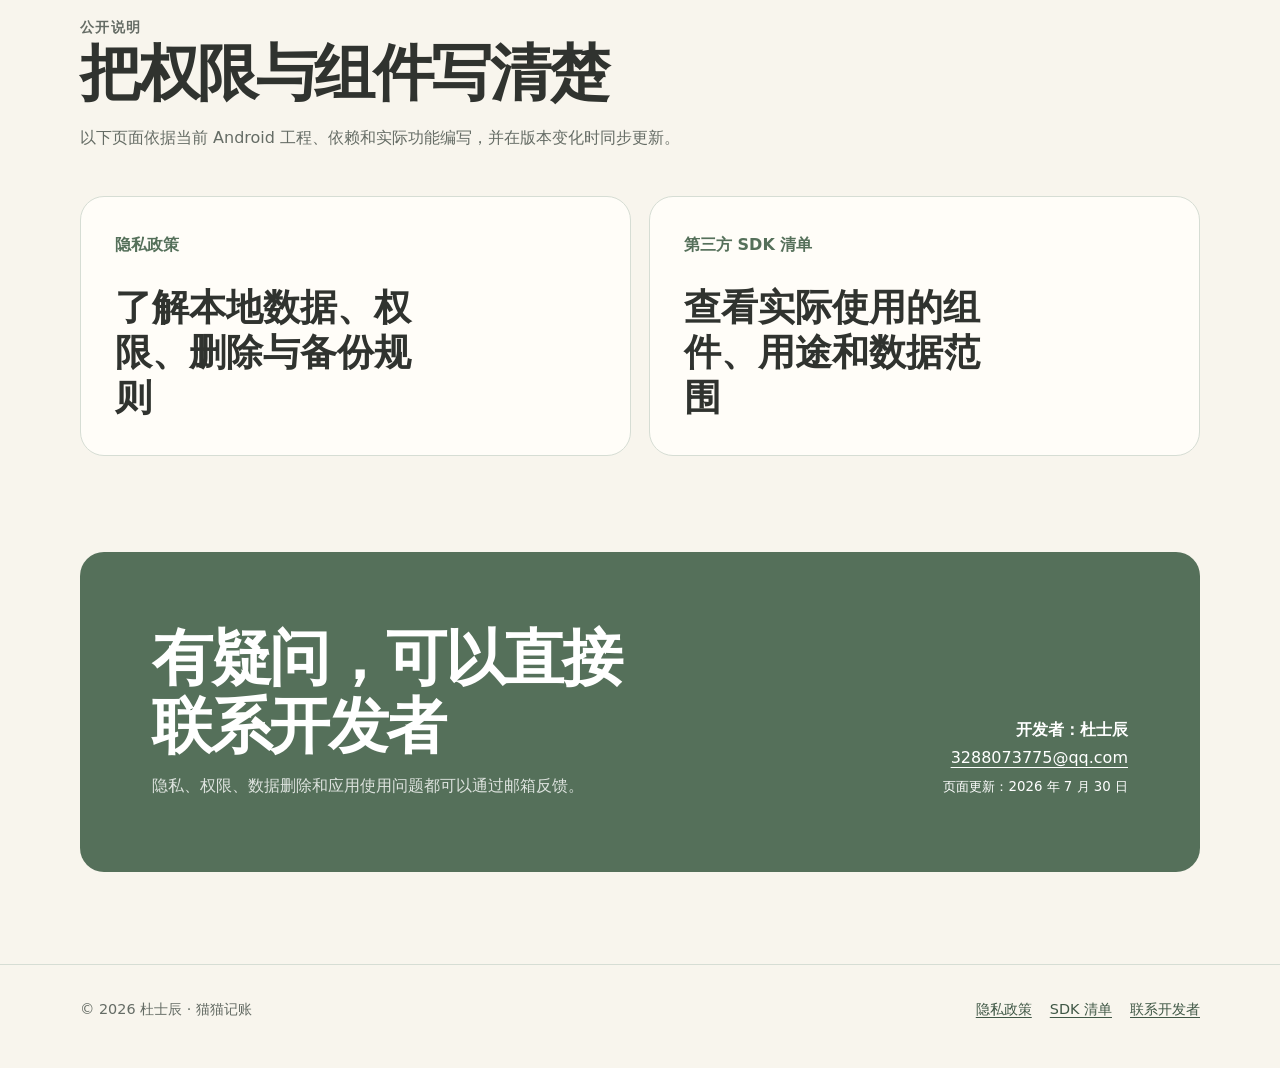
==== commit 92858690: "update website app preview" ====
--- a/index.html
+++ b/index.html
@@ -43,7 +43,7 @@
         </div>
         <div class="phone-stage" aria-label="猫猫记账应用首页预览">
           <figure class="phone">
-            <img src="assets/app-preview.png" alt="猫猫记账首页，包含猫猫小窝、本月概览、图片识别记账和待确认账目入口">
+            <img src="assets/app-preview-v2.png" alt="猫猫记账首页，包含猫猫小窝、本月概览、当前账本和图片识别记账入口">
           </figure>
           <img class="cat-friend" src="assets/cat-normal.png" alt="">
         </div>
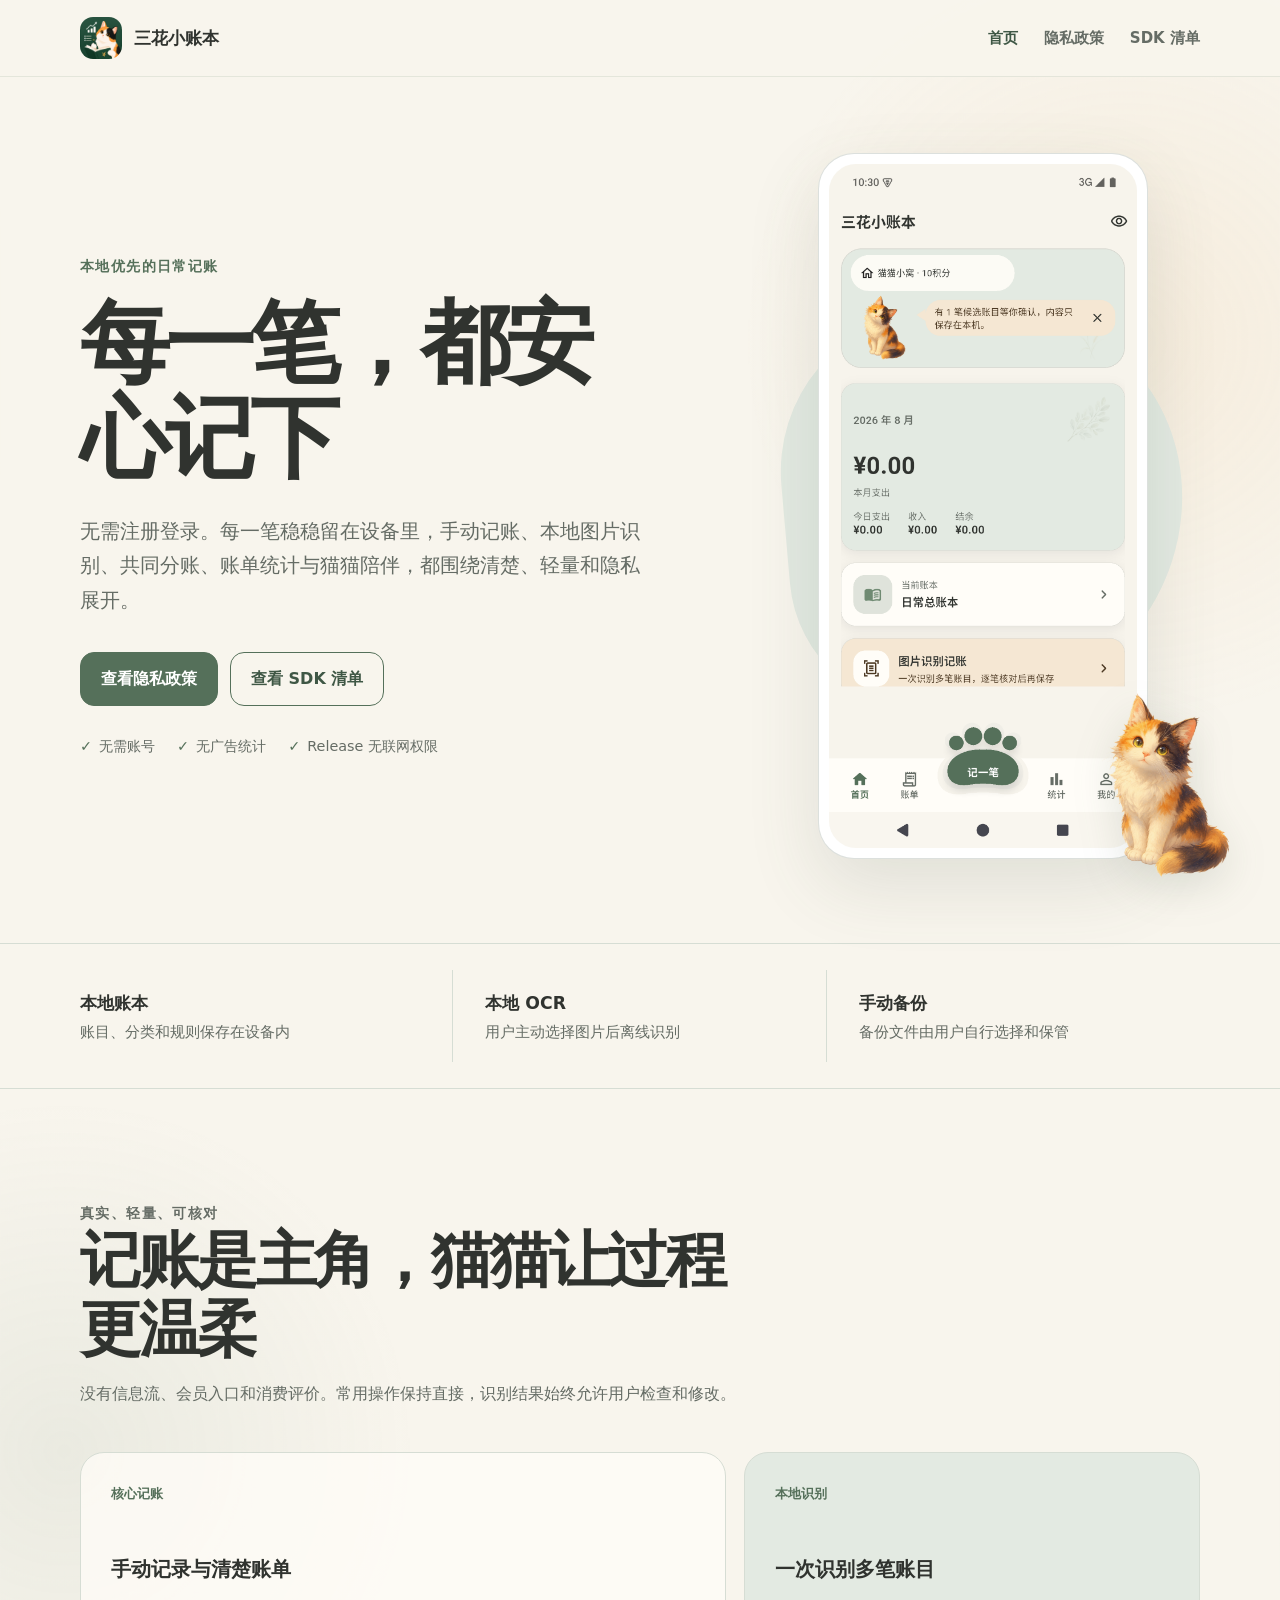
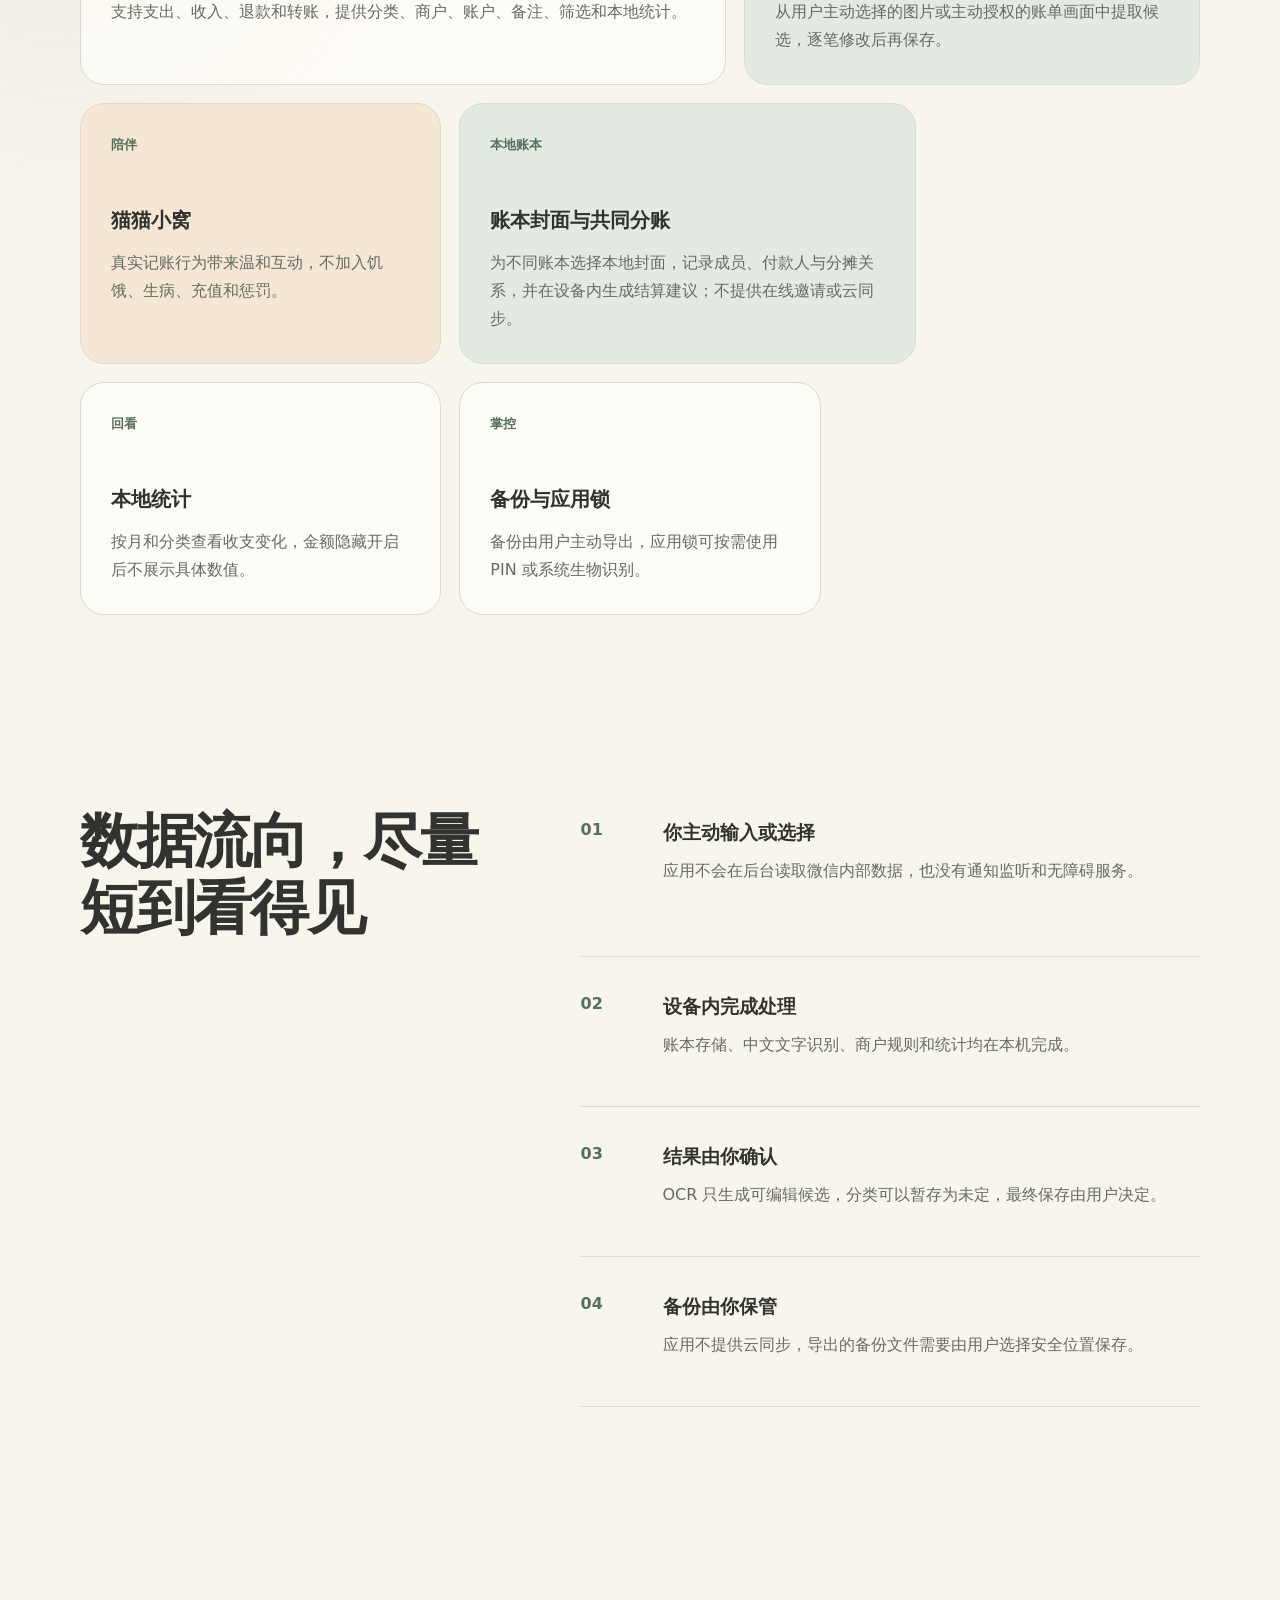
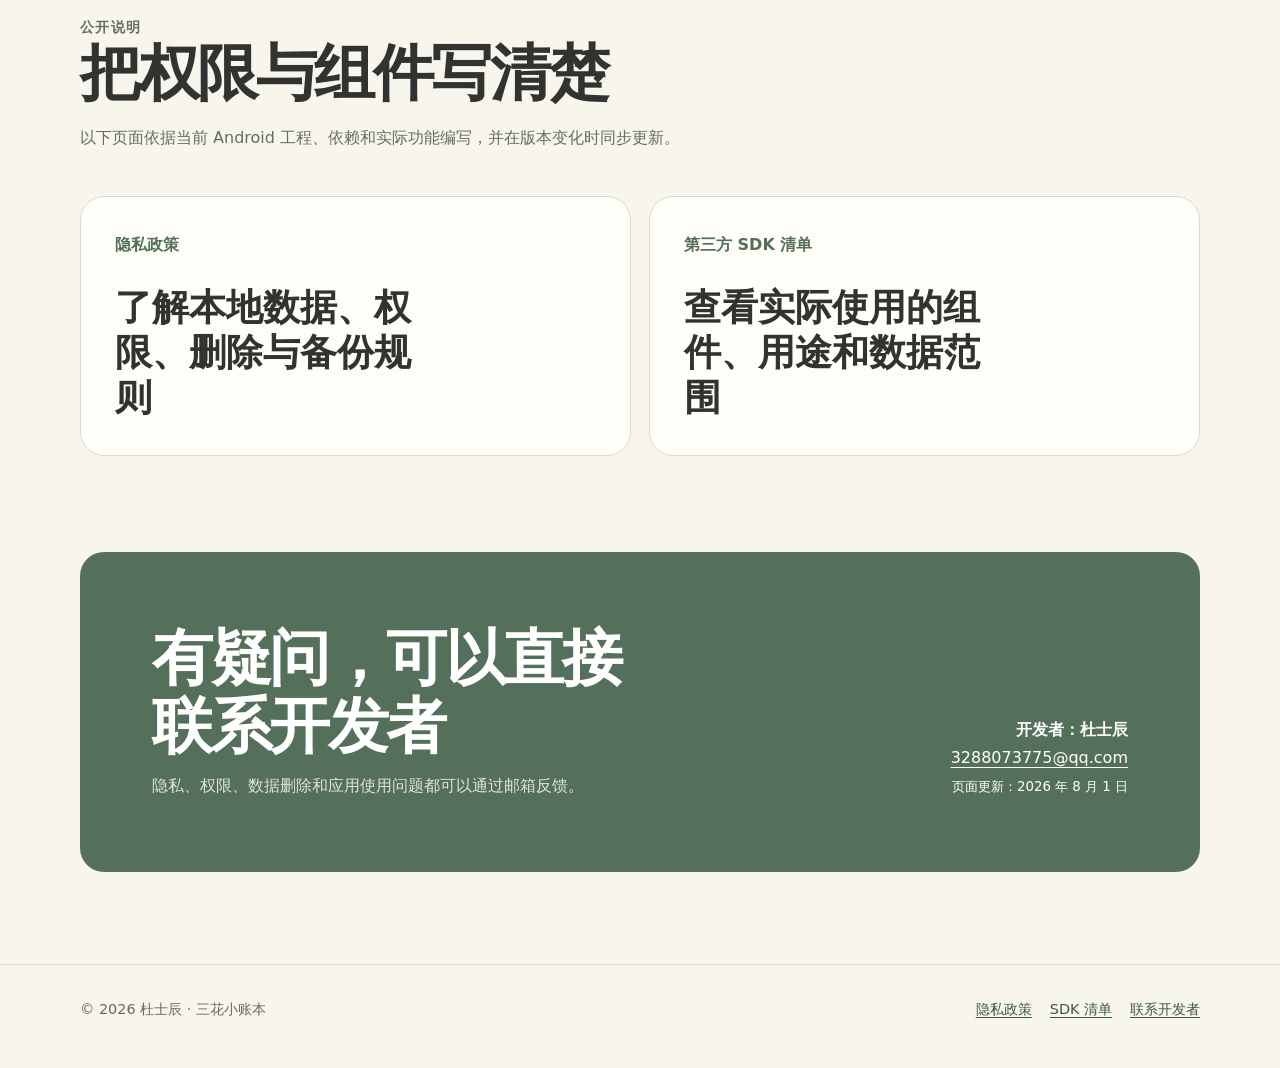
==== commit 6465cf2a: "rename app to 三花小账本" ====
--- a/index.html
+++ b/index.html
@@ -3,9 +3,9 @@
   <head>
     <meta charset="utf-8">
     <meta name="viewport" content="width=device-width, initial-scale=1">
-    <meta name="description" content="猫猫记账是一款无需注册、本地优先、支持图片识别、共同分账和猫猫陪伴的 Android 日常记账应用。">
+    <meta name="description" content="三花小账本是一款无需注册、本地优先、支持图片识别、共同分账和三花猫陪伴的 Android 日常记账应用。">
     <meta name="theme-color" content="#55705A">
-    <title>猫猫记账｜本地优先的日常记账应用</title>
+    <title>三花小账本｜本地优先的日常记账应用</title>
     <link rel="icon" href="favicon.png">
     <link rel="stylesheet" href="styles.css">
   </head>
@@ -15,7 +15,7 @@
       <nav class="nav" aria-label="主要导航">
         <a class="brand" href="index.html" aria-current="page">
           <img src="assets/app-icon.png" alt="">
-          <span>猫猫记账</span>
+          <span>三花小账本</span>
         </a>
         <ul class="nav-links">
           <li><a href="index.html" aria-current="page">首页</a></li>
@@ -41,9 +41,9 @@
             <li>Release 无联网权限</li>
           </ul>
         </div>
-        <div class="phone-stage" aria-label="猫猫记账应用首页预览">
+        <div class="phone-stage" aria-label="三花小账本应用首页预览">
           <figure class="phone">
-            <img src="assets/app-preview-v2.png" alt="猫猫记账首页，包含猫猫小窝、本月概览、当前账本和图片识别记账入口">
+            <img src="assets/app-preview-v2.png" alt="三花小账本首页，包含猫猫小窝、本月概览、当前账本和图片识别记账入口">
           </figure>
           <img class="cat-friend" src="assets/cat-normal.png" alt="">
         </div>
@@ -154,14 +154,14 @@
         <div class="contact-meta">
           <strong>开发者：杜士辰</strong><br>
           <a href="mailto:3288073775@qq.com">3288073775@qq.com</a><br>
-          <small>页面更新：2026 年 7 月 30 日</small>
+          <small>页面更新：2026 年 8 月 1 日</small>
         </div>
       </section>
     </main>
 
     <footer class="site-footer">
       <div class="footer-inner">
-        <span>© 2026 杜士辰 · 猫猫记账</span>
+        <span>© 2026 杜士辰 · 三花小账本</span>
         <div class="footer-links">
           <a href="privacy.html">隐私政策</a>
           <a href="sdk.html">SDK 清单</a>
